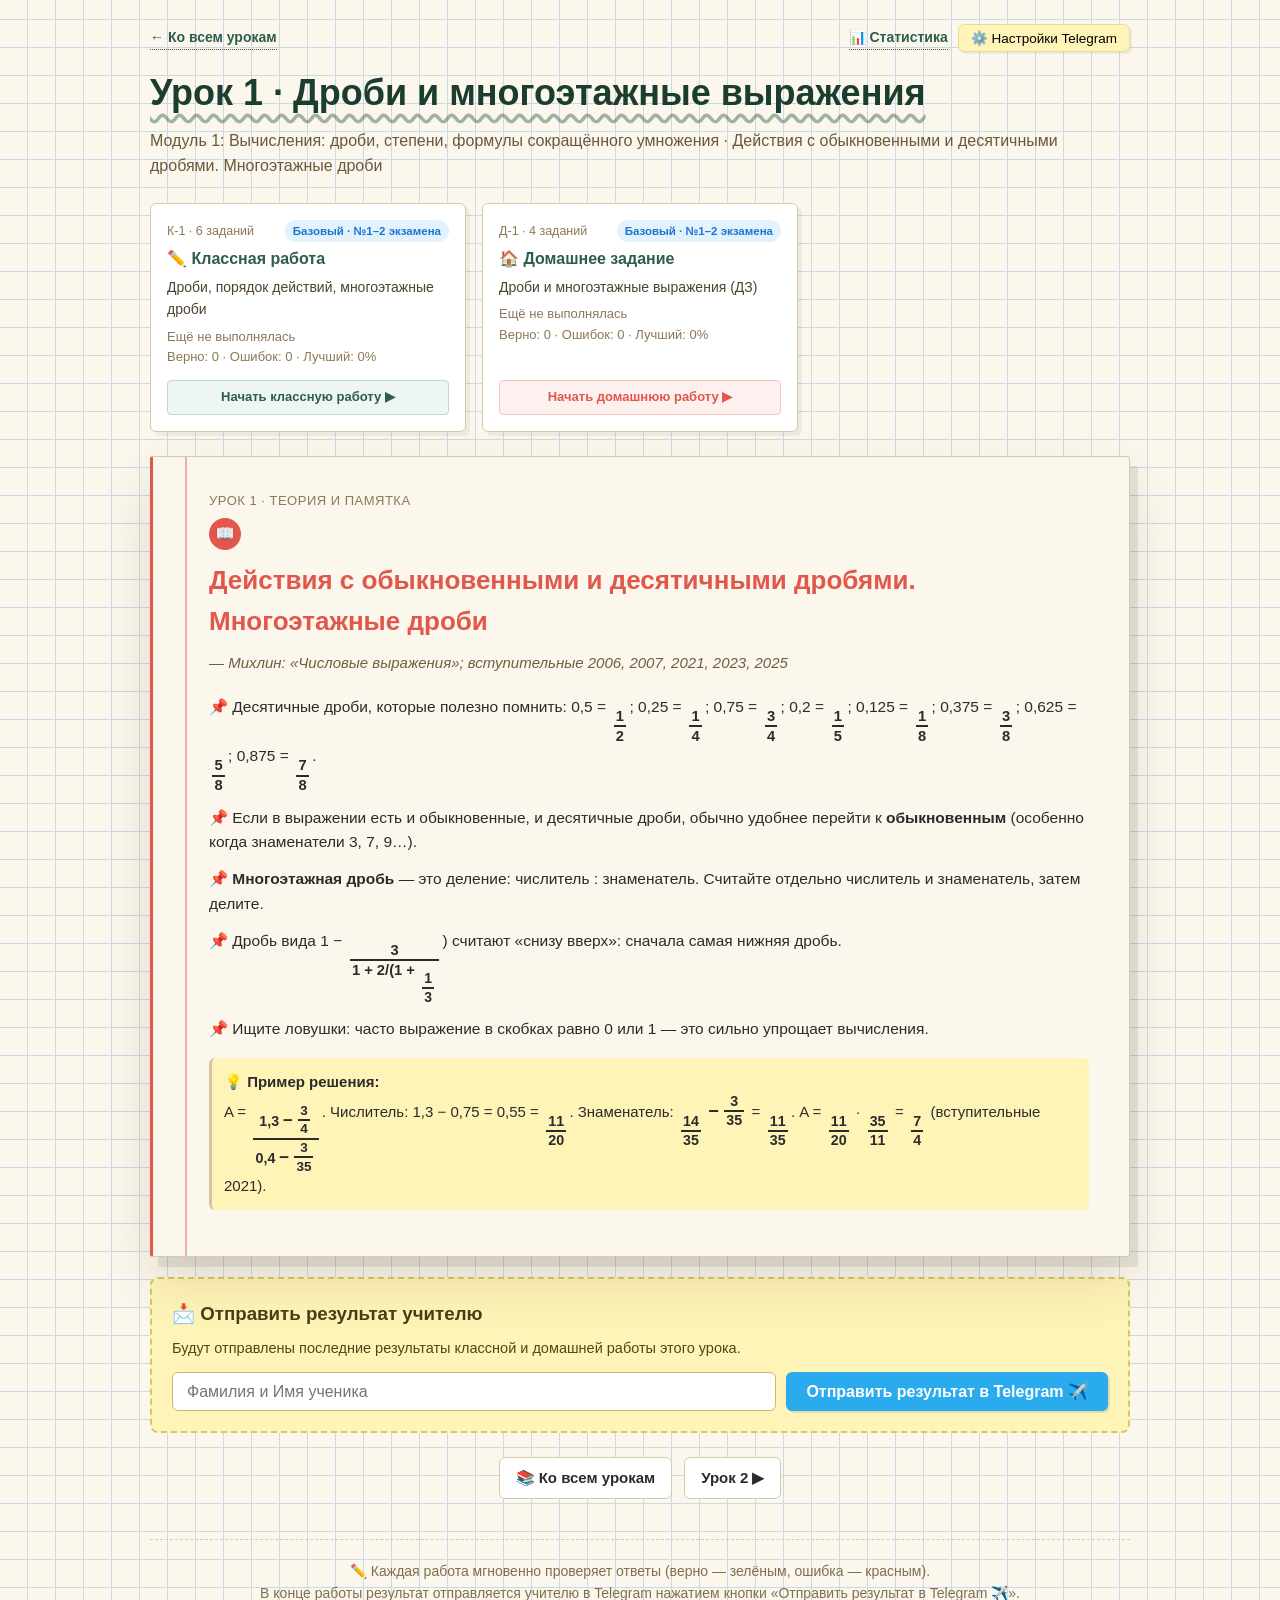
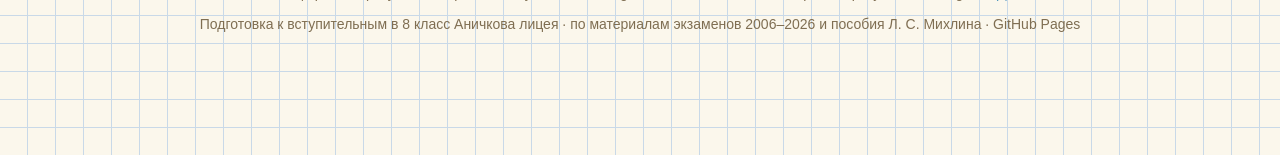
==== lesson.html @ 53fc3e76 "Тренажёр «Поступление в 8 класс Аничкова лицея»: 12 модулей, 30 уроков, 322 задания (алгебра + геоме" ====
<!DOCTYPE html>
<html lang="ru">
<head>
  <meta charset="UTF-8">
  <meta name="viewport" content="width=device-width, initial-scale=1.0">
  <title>Урок · Аничков лицей · 8 класс</title>
  <link rel="stylesheet" href="css/design-tokens.css">
  <link rel="stylesheet" href="css/styles.css">
  <link rel="icon" href="data:image/svg+xml,<svg xmlns='http://www.w3.org/2000/svg' viewBox='0 0 100 100'><text y='.9em' font-size='90'>📖</text></svg>">
</head>
<body data-page="lesson">

  <div class="container">
    <header class="site-header">
      <div class="top-bar">
        <a href="index.html">← Ко всем урокам</a>
        <div style="display:flex; gap:10px; align-items:center;">
          <a href="stats.html" class="stats-link" title="Статистика">📊 <span class="stats-link-text">Статистика</span></a>
          <button class="btn-settings" onclick="openTelegramSettingsModal()">⚙️ Настройки Telegram</button>
        </div>
      </div>
      <h1 class="main-title" id="lessonTitle">Урок</h1>
      <p class="subtitle" id="lessonTopic"></p>
    </header>

    <main>
      <!-- Классная работа + Домашнее задание -->
      <div class="lesson-grid" id="lessonWorks" style="margin-bottom:24px;"></div>

      <!-- Теория урока на «тетрадном листе» -->
      <div class="slide active" id="lessonTheory"></div>

      <!-- Отправка результатов урока -->
      <div class="send-box">
        <h3>📩 Отправить результат учителю</h3>
        <p style="font-size:14.5px; color:#52441a;">
          Будут отправлены последние результаты классной и домашней работы этого урока.
        </p>
        <div class="send-inputs">
          <input type="text" class="student-name-input" id="lessonStudentName" placeholder="Фамилия и Имя ученика" />
          <button class="btn-send-tg" id="lessonSendBtn">Отправить результат в Telegram ✈️</button>
        </div>
        <div class="send-status-msg" id="lessonStatusMsg"></div>
      </div>

      <div id="lessonNav" style="display:flex; gap:12px; justify-content:center; flex-wrap:wrap;"></div>
    </main>

    <footer style="margin-top: 40px; text-align: center; font-size: 14px; color: #7f6e52; border-top: 1px dashed #d8c9a8; padding-top: 20px;">
      <p>✏️ Каждая работа мгновенно проверяет ответы (верно — зелёным, ошибка — красным).</p>
      <p>В конце работы результат отправляется учителю в Telegram нажатием кнопки «Отправить результат в Telegram ✈️».</p>
      <p style="margin-top:8px;">Подготовка к вступительным в 8 класс Аничкова лицея · по материалам экзаменов 2006–2026 и пособия Л. С. Михлина · GitHub Pages</p>
    </footer>
  </div>

  <!-- Модальное окно: Памятка / Теория -->
  <div class="modal-overlay" id="theoryModal" onclick="if(event.target === this) closeTheoryModal()">
    <div class="modal-box">
      <button class="modal-close" onclick="closeTheoryModal()">×</button>
      <div id="theoryContent"></div>
    </div>
  </div>

  <!-- Модальное окно: Настройки Telegram -->
  <div class="modal-overlay" id="settingsModal" onclick="if(event.target === this) closeTelegramSettingsModal()">
    <div class="modal-box">
      <button class="modal-close" onclick="closeTelegramSettingsModal()">×</button>
      <h3 class="modal-title">⚙️ Настройки Telegram для учителя</h3>

      <p style="font-size:15px; margin-bottom:14px; color:#4a3f2b;">
        Результаты отправляются через бот
        <a href="https://t.me/ZVEROKZVEROKBOT" target="_blank" rel="noopener" style="color:var(--chalk); font-weight:bold;">@ZVEROKZVEROKBOT</a>.
      </p>

      <div style="background:#fff; border:1px solid #d4c4a4; padding:14px; border-radius:6px; margin-bottom:16px; font-size:14px;">
        <b>Как учителю получать отчёты учеников:</b><br>
        1. Откройте Telegram и напишите боту <a href="https://t.me/ZVEROKZVEROKBOT" target="_blank" rel="noopener" style="color:var(--chalk); font-weight:bold;">@ZVEROKZVEROKBOT</a> команду <code>/start</code>.<br>
        2. Узнайте свой числовой <b>Chat ID</b> (например, написав боту <code>@userinfobot</code>).<br>
        3. Введите ваш <b>Chat ID</b> в поле ниже и нажмите «Проверить связь 🔔».
      </div>

      <div style="display:flex; flex-direction:column; gap:10px;">
        <label for="settingChatId" style="font-weight:bold; font-size:15px;">Ваш Telegram Chat ID (или ID группы):</label>
        <input type="text" id="settingChatId" class="student-name-input" placeholder="Например: 123456789" style="font-size:16px;">

        <div style="display:flex; gap:10px; flex-wrap:wrap; margin-top:8px;">
          <button class="btn-hero" onclick="saveTelegramSettings()" style="padding:8px 18px; font-size:14.5px;">Сохранить в браузере 💾</button>
          <button class="btn-send-tg" onclick="testTelegramPing()" style="padding:8px 18px; font-size:14.5px;">Проверить связь 🔔</button>
        </div>
        <div class="send-status-msg" id="settingStatusMsg"></div>
      </div>
    </div>
  </div>

  <script src="js/config.js"></script>
  <script src="js/tasks.js"></script>
  <script src="js/checker.js"></script>
  <script src="js/telegram.js"></script>
  <script src="js/app.js"></script>
</body>
</html>
---- css/design-tokens.css ----
/* ============================================================
 * DESIGN-TOKENS.CSS — токены дизайна, перенесённые 1:1 из эталона
 * https://github.com/BaikovaAlina/math6-trenazhor (style.css, :root)
 * Стиль: «тетрадь в клетку», красные поля, меловая доска, стикеры.
 * ВНИМАНИЕ: значения не менять — визуальная система должна совпадать с эталоном.
 * ============================================================ */

:root {
  /* ---------- Палитра (исходные переменные эталона) ---------- */
  --paper: #FBF7EC;        /* фон: тёплая тетрадная бумага */
  --grid: #C9D9E8;         /* линии тетрадной клетки (шаг 28px) */
  --red: #E2574C;          /* красные поля, акцент «домашняя», бейджи номеров */
  --red-hover: #cf3b30;
  --pencil: #2B2B2B;       /* основной текст (грифель) */
  --chalk: #2E5D4B;        /* меловая доска: основной акцент, кнопки действия */
  --chalk-dark: #1b3d30;   /* заголовки */
  --chalk-light: #43836b;  /* hover основных кнопок */
  --sticky: #FFF4B8;       /* жёлтый стикер (подсказки, настройки, отправка) */
  --sticky-border: #E8DC96;
  --green: #1F7A4D;        /* состояние correct */
  --green-light: #e6f7ee;
  --bad: #C2402F;          /* состояние incorrect */
  --bad-light: #fbeae8;
  --border-card: #d8c9a8;  /* границы карточек и кнопок */

  /* ---------- Типографика ---------- */
  --font-hand: "Segoe Print", "Comic Sans MS", "Chalkboard SE", "Segoe UI", cursive, sans-serif;
  --font-main: -apple-system, BlinkMacSystemFont, "Segoe UI", Roboto, Helvetica, Arial, sans-serif;

  /* ---------- Задокументированные значения эталона (справочно) ----------
   * Цвета текста второго плана:  #7c6a4b (top-bar), #6a583d (subtitle), #8c7857 (meta),
   *                              #705e41 (task-sub), #8a7a5c (crumb), #726042 (counter)
   * Бейджи уровней:  base #e3f2fd/#1976d2 · adv #f3e5f5/#7b1fa2 · oly #fff3e0/#e65100
   * Кнопки уроков:   К #edf6f2/#bcdbc9 · Д #fdf1f0/#f5c4c0 · теория = sticky
   * Telegram:        #2AABEE (hover #229ed9)
   * Размеры шрифта:  h1 clamp(24px,4vw,36px) · task-heading clamp(20px,3.2vw,26px)
   *                  module 20px · card h4 16px · task-row 17px · input 18px · body lh 1.6
   */
  --radius-xs: 3px;        /* .slide */
  --radius-sm: 4px;        /* .btn-lesson, .task-row, .hint-box */
  --radius-md: 6px;        /* .lesson-card, кнопки, поля */
  --radius-lg: 8px;        /* .hero-banner, .modal-box, .send-box */
  --radius-xl: 12px;       /* .score-box, .badge */
  --radius-pill: 20px;     /* .filter-btn, .grade-badge */

  --shadow-card: 4px 4px 0 rgba(0,0,0,0.05);
  --shadow-card-hover: 5px 6px 0 rgba(0,0,0,0.09);
  --shadow-hero: 6px 6px 0 rgba(46, 93, 75, 0.15);
  --shadow-btn: 3px 3px 0 rgba(0,0,0,0.15);
  --shadow-slide: 8px 10px 0 rgba(0,0,0,.08), 0 24px 50px rgba(90,70,30,.15);

  --container-width: 980px;   /* .container */
  --footer-width: 960px;      /* .footer-content */
  --grid-step: 28px;          /* клетка тетради */
  /* Брейкпоинт мобильной вёрстки: max-width 640px */
}
---- css/styles.css ----
/* ============================================================
 * STYLES.CSS — ТРЕНАЖЁР «АНИЧКОВ ЛИЦЕЙ · 8 КЛАСС» (стили эталона 1:1)
 * Тетрадь в клетку, красные поля, меловая доска, стикеры
 * Полная адаптивность (мобильные, планшеты, десктоп)
 * ============================================================ */

/* Переменные вынесены в css/design-tokens.css */

* {
  box-sizing: border-box;
  margin: 0;
  padding: 0;
}

html {
  scroll-behavior: smooth;
}

body {
  font-family: var(--font-hand);
  color: var(--pencil);
  background-color: var(--paper);
  background-image:
    repeating-linear-gradient(0deg, transparent 0 27px, var(--grid) 27px 28px),
    repeating-linear-gradient(90deg, transparent 0 27px, var(--grid) 27px 28px);
  min-height: 100vh;
  padding: 24px 14px 120px;
  line-height: 1.6;
}

/* Ограничитель ширины */
.container {
  max-width: 980px;
  margin: 0 auto;
  position: relative;
}

/* ==================== ВЕРХНЯЯ ШАПКА ==================== */
.site-header {
  margin-bottom: 24px;
}

.top-bar {
  display: flex;
  justify-content: space-between;
  align-items: center;
  flex-wrap: wrap;
  gap: 12px;
  margin-bottom: 12px;
  font-size: 14px;
  color: #7c6a4b;
}

.top-bar a {
  color: var(--chalk);
  text-decoration: none;
  font-weight: bold;
  border-bottom: 1.5px dotted var(--chalk);
  transition: color 0.2s;
}

.top-bar a:hover {
  color: var(--red);
  border-color: var(--red);
}

.btn-settings {
  background: var(--sticky);
  border: 1px solid var(--sticky-border);
  border-radius: 6px;
  padding: 5px 12px;
  font-family: var(--font-hand);
  font-size: 13.5px;
  cursor: pointer;
  box-shadow: 2px 2px 0 rgba(0,0,0,0.06);
  transition: transform 0.15s, background-color 0.2s;
}

.btn-settings:hover {
  background: #fae89b;
  transform: translateY(-1px);
}

.main-title {
  font-size: clamp(24px, 4vw, 36px);
  color: var(--chalk-dark);
  text-decoration: underline;
  text-decoration-style: wavy;
  text-decoration-color: rgba(46, 93, 75, 0.45);
  text-underline-offset: 8px;
  margin-bottom: 6px;
}

.subtitle {
  font-size: 16px;
  color: #6a583d;
  margin-bottom: 18px;
}

/* ==================== БАННЕР ТРЕНАЖЁРА ==================== */
.hero-banner {
  background: #ffffff;
  border: 2px solid var(--chalk);
  border-radius: 8px;
  padding: 20px 24px;
  margin-bottom: 28px;
  box-shadow: 6px 6px 0 rgba(46, 93, 75, 0.15);
  display: flex;
  justify-content: space-between;
  align-items: center;
  flex-wrap: wrap;
  gap: 16px;
}

.hero-banner h3 {
  color: var(--chalk);
  font-size: 20px;
  margin-bottom: 4px;
}

.hero-banner p {
  font-size: 14.5px;
  color: #4f422e;
}

.btn-hero {
  display: inline-block;
  background: var(--chalk);
  color: #ffffff !important;
  text-decoration: none !important;
  padding: 10px 22px;
  border-radius: 6px;
  font-size: 16px;
  font-weight: bold;
  box-shadow: 3px 3px 0 rgba(0,0,0,0.15);
  transition: background-color 0.2s, transform 0.15s;
}

.btn-hero:hover {
  background: var(--chalk-light);
  transform: translateY(-2px);
}

/* ==================== ФИЛЬТРЫ ТЕМ ==================== */
.filter-bar {
  display: flex;
  gap: 8px;
  flex-wrap: wrap;
  margin-bottom: 22px;
}

.filter-btn {
  background: var(--paper);
  border: 1.5px solid var(--border-card);
  border-radius: 20px;
  padding: 6px 16px;
  font-family: var(--font-hand);
  font-size: 14px;
  color: var(--pencil);
  cursor: pointer;
  transition: all 0.2s;
}

.filter-btn:hover {
  border-color: var(--red);
  background: #fff;
}

.filter-btn.active {
  background: var(--red);
  color: #fff;
  border-color: var(--red);
  box-shadow: 2px 2px 0 rgba(0,0,0,0.1);
}

/* ==================== МОДУЛИ И УРОКИ ==================== */
.module-block {
  margin-bottom: 30px;
}

.module-header {
  display: flex;
  align-items: center;
  gap: 12px;
  margin-bottom: 14px;
  padding-bottom: 6px;
  border-bottom: 2px dashed rgba(226, 87, 76, 0.4);
}

.module-num {
  background: var(--red);
  color: #fff;
  border-radius: 50%;
  width: 32px;
  height: 32px;
  display: flex;
  align-items: center;
  justify-content: center;
  font-weight: bold;
  font-size: 15px;
  flex-shrink: 0;
}

.module-title {
  font-size: 20px;
  color: var(--chalk-dark);
}

.lesson-grid {
  display: grid;
  grid-template-columns: repeat(auto-fill, minmax(290px, 1fr));
  gap: 16px;
}

.lesson-card {
  background: #ffffff;
  border: 1px solid var(--border-card);
  border-radius: 6px;
  padding: 16px;
  box-shadow: 4px 4px 0 rgba(0,0,0,0.05);
  display: flex;
  flex-direction: column;
  justify-content: space-between;
  transition: transform 0.15s, box-shadow 0.2s;
}

.lesson-card:hover {
  transform: translateY(-2px);
  box-shadow: 5px 6px 0 rgba(0,0,0,0.09);
}

.lesson-top {
  margin-bottom: 12px;
}

.lesson-meta {
  display: flex;
  justify-content: space-between;
  align-items: center;
  margin-bottom: 6px;
  font-size: 12.5px;
  color: #8c7857;
}

.badge {
  display: inline-block;
  padding: 2px 8px;
  border-radius: 12px;
  font-size: 11.5px;
  font-weight: bold;
}

.badge-base { background: #e3f2fd; color: #1976d2; }
.badge-adv { background: #f3e5f5; color: #7b1fa2; }
.badge-oly { background: #fff3e0; color: #e65100; }

.lesson-card h4 {
  font-size: 16px;
  color: var(--chalk);
  line-height: 1.35;
}

.lesson-actions {
  display: flex;
  gap: 6px;
  flex-wrap: wrap;
}

.btn-lesson {
  flex: 1;
  text-align: center;
  padding: 6px 8px;
  border-radius: 4px;
  font-size: 13px;
  font-weight: bold;
  text-decoration: none;
  cursor: pointer;
  border: 1.5px solid transparent;
  transition: all 0.15s;
}

.btn-cw {
  background: #edf6f2;
  color: var(--chalk);
  border-color: #bcdbc9;
}
.btn-cw:hover {
  background: var(--chalk);
  color: #fff;
}

.btn-hw {
  background: #fdf1f0;
  color: var(--red);
  border-color: #f5c4c0;
}
.btn-hw:hover {
  background: var(--red);
  color: #fff;
}

.btn-theory {
  flex: 0 0 auto;
  background: var(--sticky);
  color: #5c4a18;
  border-color: var(--sticky-border);
  padding: 6px 10px;
}
.btn-theory:hover {
  background: #f7e792;
}

/* ==================== ТРЕНАЖЁР: СТРАНИЦА-ТЕТРАДЬ ==================== */
.slide {
  position: relative;
  background: var(--paper);
  border-left: 3px solid var(--red);
  border-right: 1px solid var(--border-card);
  border-top: 1px solid var(--border-card);
  border-bottom: 1px solid var(--border-card);
  box-shadow: 8px 10px 0 rgba(0,0,0,.08), 0 24px 50px rgba(90,70,30,.15);
  padding: 34px 40px 46px 56px;
  min-height: 580px;
  overflow: hidden;
  margin-bottom: 20px;
  border-radius: 3px;
}

.slide:not(.active) {
  display: none;
}

.slide.active {
  display: block;
  animation: slidein 0.35s ease;
}

@keyframes slidein {
  from { opacity: 0; transform: translateX(24px); }
  to { opacity: 1; transform: none; }
}

.margin-line {
  position: absolute;
  top: 0;
  bottom: 0;
  left: 32px;
  width: 2px;
  background: rgba(226, 87, 76, 0.45);
}

.crumb {
  font-size: 13px;
  color: #8a7a5c;
  letter-spacing: 0.5px;
  text-transform: uppercase;
  margin-bottom: 6px;
}

.task-heading {
  font-size: clamp(20px, 3.2vw, 26px);
  color: var(--red);
  margin-bottom: 8px;
  display: flex;
  align-items: center;
  gap: 10px;
  flex-wrap: wrap;
}

.task-num-badge {
  background: var(--red);
  color: #fff;
  border-radius: 50%;
  width: 32px;
  height: 32px;
  display: inline-flex;
  align-items: center;
  justify-content: center;
  font-size: 16px;
}

.task-sub {
  font-size: 15px;
  color: #705e41;
  margin-bottom: 20px;
  font-style: italic;
}

/* Список вопросов на слайде */
.task-row {
  background: rgba(255, 255, 255, 0.65);
  border-left: 3px solid #d4c4a4;
  border-radius: 4px;
  padding: 14px 18px;
  margin-bottom: 16px;
  line-height: 1.8;
  font-size: 17px;
}

.task-row.highlight {
  border-left-color: var(--chalk);
  background: #ffffff;
}

.task-text {
  margin-bottom: 8px;
  font-weight: 500;
}

.task-expression {
  display: flex;
  align-items: center;
  gap: 8px;
  flex-wrap: wrap;
  font-size: 18px;
}

/* Поля ввода ответа */
.math-input {
  border: none;
  border-bottom: 2px solid var(--red);
  background: #fff;
  padding: 4px 10px;
  font-family: var(--font-hand);
  font-size: 18px;
  color: var(--pencil);
  min-width: 90px;
  max-width: 220px;
  text-align: center;
  border-radius: 4px 4px 0 0;
  transition: all 0.2s;
}

.math-input:focus {
  outline: none;
  background: #fffde6;
  border-bottom-color: var(--chalk);
  box-shadow: 0 2px 4px rgba(0,0,0,0.1);
}

.math-input.correct {
  background-color: var(--green-light) !important;
  border-color: var(--green) !important;
  color: var(--green) !important;
  font-weight: bold;
}

.math-input.incorrect {
  background-color: var(--bad-light) !important;
  border-color: var(--bad) !important;
  color: var(--bad) !important;
  animation: shake 0.3s;
}

@keyframes shake {
  0%, 100% { transform: translateX(0); }
  25% { transform: translateX(-4px); }
  75% { transform: translateX(4px); }
}

/* Подсказки к заданию */
.hint-box {
  background: var(--sticky);
  border-left: 4px solid #e2cb5a;
  padding: 10px 14px;
  border-radius: 4px;
  margin-top: 14px;
  font-size: 14.5px;
  color: #5c4e1a;
  display: flex;
  align-items: center;
  gap: 8px;
}

/* ==================== НИЖНЯЯ ПАНЕЛЬ НАВИГАЦИИ ==================== */
.sticky-footer {
  position: fixed;
  bottom: 0;
  left: 0;
  right: 0;
  background: rgba(251, 247, 236, 0.95);
  backdrop-filter: blur(8px);
  border-top: 2px solid var(--border-card);
  padding: 12px 16px;
  z-index: 100;
  box-shadow: 0 -4px 15px rgba(0,0,0,0.08);
}

.footer-content {
  max-width: 960px;
  margin: 0 auto;
  display: flex;
  justify-content: space-between;
  align-items: center;
  gap: 12px;
  flex-wrap: wrap;
}

.nav-group {
  display: flex;
  align-items: center;
  gap: 10px;
}

.btn-nav {
  background: #ffffff;
  border: 1.5px solid var(--border-card);
  border-radius: 6px;
  padding: 8px 16px;
  font-family: var(--font-hand);
  font-size: 15px;
  font-weight: bold;
  cursor: pointer;
  color: var(--pencil);
  transition: all 0.15s;
}

.btn-nav:hover:not(:disabled) {
  border-color: var(--chalk);
  background: #f7faf8;
}

.btn-nav:disabled {
  opacity: 0.45;
  cursor: not-allowed;
}

.btn-check {
  background: var(--chalk);
  color: #ffffff;
  border: 1.5px solid var(--chalk);
}

.btn-check:hover:not(:disabled) {
  background: var(--chalk-light);
  border-color: var(--chalk-light);
}

.slide-counter {
  font-size: 15px;
  font-weight: bold;
  color: #726042;
}

/* ==================== ИТОГОВЫЙ СЛАЙД (РЕЗУЛЬТАТЫ) ==================== */
.results-header {
  text-align: center;
  margin-bottom: 24px;
}

.score-box {
  display: inline-block;
  background: #ffffff;
  border: 3px solid var(--chalk);
  border-radius: 12px;
  padding: 16px 36px;
  box-shadow: 4px 6px 0 rgba(46, 93, 75, 0.15);
  margin-top: 10px;
}

.score-points {
  font-size: 38px;
  font-weight: bold;
  color: var(--chalk);
}

.score-percent {
  font-size: 18px;
  color: #6a5a3f;
}

.grade-badge {
  display: inline-block;
  margin-top: 6px;
  font-size: 20px;
  font-weight: bold;
  padding: 4px 16px;
  border-radius: 20px;
}

.grade-5 { background: #d4edda; color: #155724; }
.grade-4 { background: #cce5ff; color: #004085; }
.grade-3 { background: #fff3cd; color: #856404; }
.grade-2 { background: #f8d7da; color: #721c24; }

/* Таблица разбора ответов */
.review-table {
  width: 100%;
  border-collapse: collapse;
  margin-bottom: 24px;
  background: #fff;
  border-radius: 6px;
  overflow: hidden;
  box-shadow: 2px 2px 0 rgba(0,0,0,0.05);
}

.review-table th, .review-table td {
  padding: 10px 14px;
  text-align: left;
  border-bottom: 1px solid #ebdcc5;
  font-size: 15px;
}

.review-table th {
  background: #f2e9d2;
  color: #554425;
}

.status-tag {
  display: inline-block;
  padding: 2px 8px;
  border-radius: 10px;
  font-size: 13px;
  font-weight: bold;
}

.status-ok { background: var(--green-light); color: var(--green); }
.status-bad { background: var(--bad-light); color: var(--bad); }

/* Блок отправки учителю */
.send-box {
  background: var(--sticky);
  border: 2px dashed #d6c572;
  border-radius: 8px;
  padding: 20px;
  margin-bottom: 24px;
}

.send-box h3 {
  color: #4a3e14;
  margin-bottom: 8px;
}

.send-inputs {
  display: flex;
  gap: 10px;
  flex-wrap: wrap;
  margin-top: 12px;
}

.student-name-input {
  flex: 1;
  min-width: 200px;
  padding: 8px 14px;
  font-family: var(--font-hand);
  font-size: 16px;
  border: 1.5px solid #cbba67;
  border-radius: 6px;
  background: #ffffff;
}

.btn-send-tg {
  background: #2AABEE;
  color: #ffffff;
  border: none;
  border-radius: 6px;
  padding: 10px 20px;
  font-family: var(--font-hand);
  font-size: 16px;
  font-weight: bold;
  cursor: pointer;
  transition: background-color 0.2s, transform 0.15s;
  box-shadow: 2px 2px 0 rgba(0,0,0,0.1);
}

.btn-send-tg:hover {
  background: #229ed9;
  transform: translateY(-1px);
}

.btn-download-report {
  background: #ffffff;
  color: var(--pencil);
  border: 1.5px solid #d4c4a4;
  border-radius: 6px;
  padding: 10px 18px;
  font-family: var(--font-hand);
  font-size: 15px;
  cursor: pointer;
  transition: all 0.2s;
}

.btn-download-report:hover {
  border-color: var(--chalk);
  background: #faf7ef;
}

.send-status-msg {
  margin-top: 12px;
  font-size: 14.5px;
  font-weight: 500;
  padding: 8px 12px;
  border-radius: 4px;
  display: none;
}

.send-status-msg.ok {
  display: block;
  background: var(--green-light);
  color: var(--green);
  border: 1px solid var(--green);
}

.send-status-msg.err {
  display: block;
  background: var(--bad-light);
  color: var(--bad);
  border: 1px solid var(--bad);
}

.send-status-msg.wait {
  display: block;
  background: #eef4fb;
  color: #1976d2;
  border: 1px solid #90caf9;
}

/* ==================== МОДАЛЬНЫЕ ОКНА ==================== */
.modal-overlay {
  position: fixed;
  top: 0;
  left: 0;
  right: 0;
  bottom: 0;
  background: rgba(30, 25, 15, 0.55);
  backdrop-filter: blur(4px);
  display: flex;
  align-items: center;
  justify-content: center;
  padding: 16px;
  z-index: 1000;
  opacity: 0;
  pointer-events: none;
  transition: opacity 0.2s;
}

.modal-overlay.open {
  opacity: 1;
  pointer-events: auto;
}

.modal-box {
  background: var(--paper);
  border-left: 4px solid var(--red);
  border-right: 1px solid var(--border-card);
  border-top: 1px solid var(--border-card);
  border-bottom: 1px solid var(--border-card);
  border-radius: 8px;
  padding: 28px;
  max-width: 680px;
  width: 100%;
  max-height: 85vh;
  overflow-y: auto;
  box-shadow: 0 20px 40px rgba(0,0,0,0.25);
  position: relative;
}

.modal-close {
  position: absolute;
  top: 14px;
  right: 16px;
  font-size: 24px;
  background: none;
  border: none;
  cursor: pointer;
  color: #8c7857;
  transition: color 0.2s;
}

.modal-close:hover {
  color: var(--bad);
}

.modal-title {
  font-size: 22px;
  color: var(--chalk-dark);
  margin-bottom: 14px;
  padding-bottom: 8px;
  border-bottom: 1.5px dashed #d4c4a4;
}

.theory-rule-item {
  margin-bottom: 12px;
  font-size: 15.5px;
  line-height: 1.6;
}

.theory-sample {
  background: var(--sticky);
  padding: 12px;
  border-radius: 6px;
  margin-top: 16px;
  font-size: 15px;
  border-left: 3px solid #d4c4a4;
}

/* ==================== АДАПТИВНОСТЬ ДЛЯ СМАРТФОНОВ ==================== */
/* ==================== ВЕРТИКАЛЬНЫЕ МАТЕМАТИЧЕСКИЕ ДРОБИ ==================== */
.frac {
  display: inline-flex;
  flex-direction: column;
  vertical-align: -0.6em;
  text-align: center;
  padding: 0 0.22em;
  font-size: 0.95em;
  line-height: 1.05;
  font-family: var(--font-hand), "Times New Roman", serif;
  font-weight: bold;
}

.frac > .num {
  display: block;
  padding: 0 0.15em 0.08em;
  border-bottom: 2px solid currentColor;
}

.frac > .den {
  display: block;
  padding: 0.1em 0.15em 0;
}

.mixed-num {
  display: inline-flex;
  align-items: center;
  gap: 0.25em;
  font-size: 1.05em;
  vertical-align: baseline;
}

.neg-frac {
  display: inline-flex;
  align-items: center;
  gap: 0.15em;
  vertical-align: baseline;
}

.neg-frac::before {
  content: "−";
  font-size: 1.2em;
  font-weight: bold;
  line-height: 1;
}

@media (max-width: 640px) {
  body {
    padding: 14px 8px 110px;
  }
  .slide {
    padding: 22px 16px 28px 24px;
    min-height: 500px;
  }
  .margin-line {
    left: 12px;
  }
  .task-row {
    padding: 10px 12px;
    font-size: 15.5px;
  }
  .math-input {
    font-size: 16px;
    min-width: 75px;
  }
  .sticky-footer {
    padding: 8px 10px;
  }
  .btn-nav {
    padding: 6px 12px;
    font-size: 13.5px;
  }
  .footer-content {
    justify-content: center;
  }
}

/* ============================================================
 * НОВЫЕ КОМПОНЕНТЫ (в визуальной системе эталона, без новых цветов)
 * ============================================================ */

/* Заголовок карточки урока как ссылка на страницу урока */
.lesson-card h4 a {
  color: inherit;
  text-decoration: none;
}
.lesson-card h4 a:hover {
  color: var(--red);
}

/* ---------- Выбор варианта ответа (тип choice) ---------- */
.choice-group {
  display: flex;
  gap: 8px;
  flex-wrap: wrap;
  border-radius: 6px;
}

.choice-btn {
  background: #ffffff;
  border: 1.5px solid var(--border-card);
  border-radius: 20px;
  padding: 6px 16px;
  font-family: var(--font-hand);
  font-size: 16px;
  color: var(--pencil);
  cursor: pointer;
  transition: all 0.2s;
}

.choice-btn:hover {
  border-color: var(--red);
}

.choice-btn:focus-visible {
  outline: none;
  border-color: var(--chalk);
  box-shadow: 0 2px 4px rgba(0,0,0,0.1);
}

.choice-btn.selected {
  background: #edf6f2;
  border-color: var(--chalk);
  color: var(--chalk);
  font-weight: bold;
  box-shadow: 2px 2px 0 rgba(0,0,0,0.1);
}

.choice-group.correct .choice-btn.selected {
  background: var(--green-light);
  border-color: var(--green);
  color: var(--green);
}

.choice-group.incorrect .choice-btn.selected {
  background: var(--bad-light);
  border-color: var(--bad);
  color: var(--bad);
}

.choice-group.incorrect {
  animation: shake 0.3s;
}

/* ---------- Перетаскивание точки на клетчатом чертеже (тип point) ---------- */
.geo-board {
  display: inline-flex;
  flex-direction: column;
  gap: 6px;
  border: 1.5px solid var(--border-card);
  border-bottom: 2px solid var(--red);
  border-radius: 6px;
  background: #ffffff;
  padding: 8px;
  max-width: 100%;
  transition: all 0.2s;
}

.geo-board svg {
  display: block;
  width: 100%;
  max-width: 380px;
  height: auto;
  touch-action: none;
  cursor: crosshair;
  user-select: none;
}

.geo-board svg:focus {
  outline: none;
}

.geo-board:focus-within {
  background: #fffde6;
  border-bottom-color: var(--chalk);
}

.geo-board .geo-readout {
  font-size: 14.5px;
  color: #705e41;
  text-align: center;
}

.geo-board.correct {
  background: var(--green-light);
  border-color: var(--green);
}

.geo-board.incorrect {
  background: var(--bad-light);
  border-color: var(--bad);
  animation: shake 0.3s;
}

/* ---------- Пояснение к правильному ответу при ошибке ---------- */
.explain-box {
  background: var(--bad-light);
  border-left: 4px solid var(--bad);
  padding: 8px 14px;
  border-radius: 4px;
  margin-top: 10px;
  font-size: 14.5px;
  color: #5c2a22;
  line-height: 1.6;
}

.explain-box b {
  color: var(--bad);
}

.explain-box:empty {
  display: none;
}

/* ---------- Блок статистики ---------- */
.stats-grid {
  display: grid;
  grid-template-columns: repeat(auto-fill, minmax(200px, 1fr));
  gap: 16px;
  margin-bottom: 24px;
}

.stats-grid .score-box {
  display: block;
  text-align: center;
  margin-top: 0;
  padding: 14px 18px;
}

.stats-grid .score-points {
  font-size: 32px;
}

.table-scroll {
  overflow-x: auto;
}

@media (max-width: 640px) {
  .choice-btn {
    font-size: 15px;
    padding: 5px 12px;
  }
  .review-table th, .review-table td {
    padding: 8px 8px;
    font-size: 13.5px;
  }
}

/* Статичный чертёж к условию (без перетаскивания) */
.geo-board.geo-static {
  display: block;
  margin: 8px 0 4px;
  cursor: default;
}
.geo-board.geo-static { border-bottom: 1.5px solid var(--border-card); width: fit-content; }
.geo-board.geo-static svg { cursor: default; touch-action: auto; max-width: 240px; }

/* Ссылка на статистику: на телефоне — только иконка, чтобы шапка оставалась в одну строку как в эталоне */
@media (max-width: 640px) {
  .stats-link-text { display: none; }
}
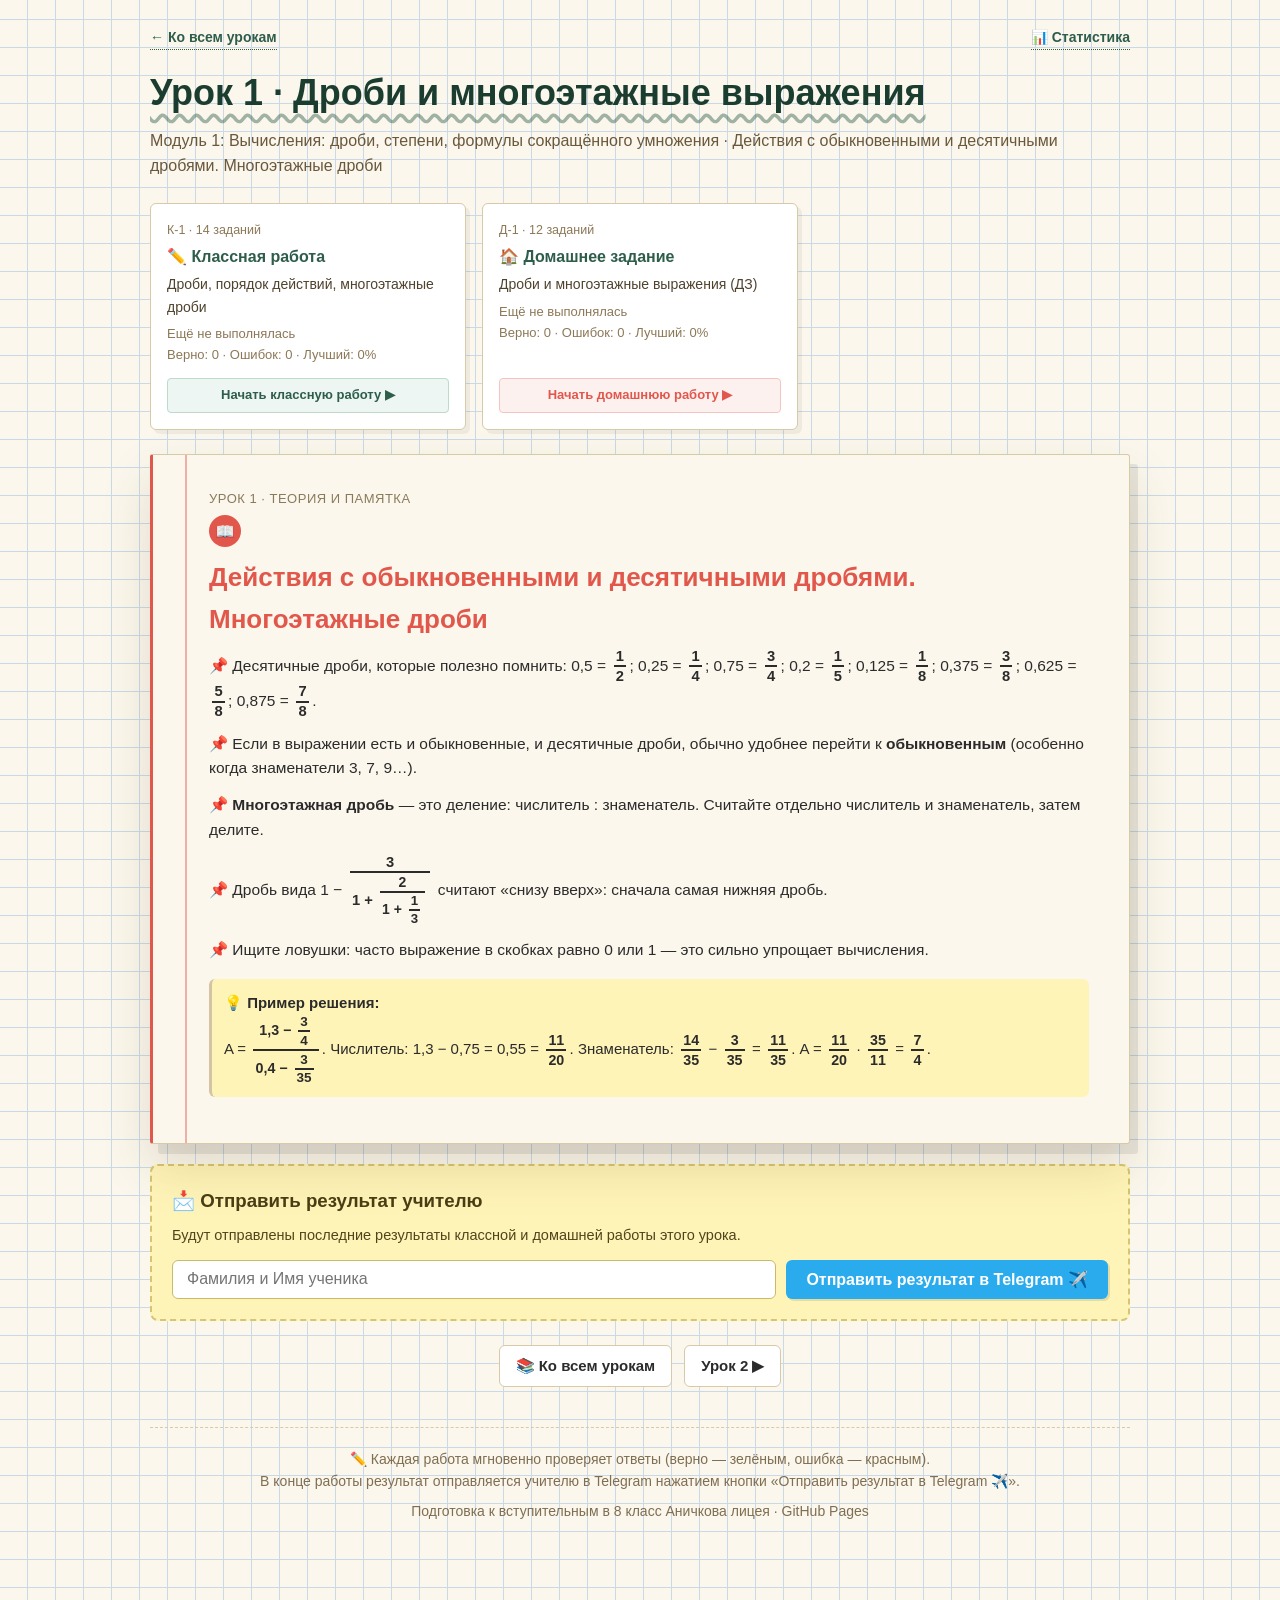
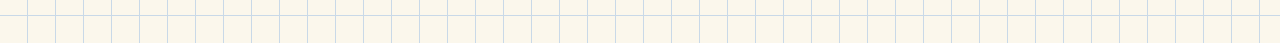
==== commit 78b5b082: "Убраны настройки Telegram, подсказки и источники задач - шапка: удалены кнопка «⚙️ Настройки Telegra" ====
--- a/lesson.html
+++ b/lesson.html
@@ -16,7 +16,6 @@
         <a href="index.html">← Ко всем урокам</a>
         <div style="display:flex; gap:10px; align-items:center;">
           <a href="stats.html" class="stats-link" title="Статистика">📊 <span class="stats-link-text">Статистика</span></a>
-          <button class="btn-settings" onclick="openTelegramSettingsModal()">⚙️ Настройки Telegram</button>
         </div>
       </div>
       <h1 class="main-title" id="lessonTitle">Урок</h1>
@@ -49,7 +48,7 @@
     <footer style="margin-top: 40px; text-align: center; font-size: 14px; color: #7f6e52; border-top: 1px dashed #d8c9a8; padding-top: 20px;">
       <p>✏️ Каждая работа мгновенно проверяет ответы (верно — зелёным, ошибка — красным).</p>
       <p>В конце работы результат отправляется учителю в Telegram нажатием кнопки «Отправить результат в Telegram ✈️».</p>
-      <p style="margin-top:8px;">Подготовка к вступительным в 8 класс Аничкова лицея · по материалам экзаменов 2006–2026 и пособия Л. С. Михлина · GitHub Pages</p>
+      <p style="margin-top:8px;">Подготовка к вступительным в 8 класс Аничкова лицея · GitHub Pages</p>
     </footer>
   </div>
 
@@ -61,37 +60,6 @@
     </div>
   </div>
 
-  <!-- Модальное окно: Настройки Telegram -->
-  <div class="modal-overlay" id="settingsModal" onclick="if(event.target === this) closeTelegramSettingsModal()">
-    <div class="modal-box">
-      <button class="modal-close" onclick="closeTelegramSettingsModal()">×</button>
-      <h3 class="modal-title">⚙️ Настройки Telegram для учителя</h3>
-
-      <p style="font-size:15px; margin-bottom:14px; color:#4a3f2b;">
-        Результаты отправляются через бот
-        <a href="https://t.me/ZVEROKZVEROKBOT" target="_blank" rel="noopener" style="color:var(--chalk); font-weight:bold;">@ZVEROKZVEROKBOT</a>.
-      </p>
-
-      <div style="background:#fff; border:1px solid #d4c4a4; padding:14px; border-radius:6px; margin-bottom:16px; font-size:14px;">
-        <b>Как учителю получать отчёты учеников:</b><br>
-        1. Откройте Telegram и напишите боту <a href="https://t.me/ZVEROKZVEROKBOT" target="_blank" rel="noopener" style="color:var(--chalk); font-weight:bold;">@ZVEROKZVEROKBOT</a> команду <code>/start</code>.<br>
-        2. Узнайте свой числовой <b>Chat ID</b> (например, написав боту <code>@userinfobot</code>).<br>
-        3. Введите ваш <b>Chat ID</b> в поле ниже и нажмите «Проверить связь 🔔».
-      </div>
-
-      <div style="display:flex; flex-direction:column; gap:10px;">
-        <label for="settingChatId" style="font-weight:bold; font-size:15px;">Ваш Telegram Chat ID (или ID группы):</label>
-        <input type="text" id="settingChatId" class="student-name-input" placeholder="Например: 123456789" style="font-size:16px;">
-
-        <div style="display:flex; gap:10px; flex-wrap:wrap; margin-top:8px;">
-          <button class="btn-hero" onclick="saveTelegramSettings()" style="padding:8px 18px; font-size:14.5px;">Сохранить в браузере 💾</button>
-          <button class="btn-send-tg" onclick="testTelegramPing()" style="padding:8px 18px; font-size:14.5px;">Проверить связь 🔔</button>
-        </div>
-        <div class="send-status-msg" id="settingStatusMsg"></div>
-      </div>
-    </div>
-  </div>
-
   <script src="js/config.js"></script>
   <script src="js/tasks.js"></script>
   <script src="js/checker.js"></script>
--- a/css/styles.css
+++ b/css/styles.css
@@ -51,6 +51,12 @@
   color: #7c6a4b;
 }
 
+/* Правая группа шапки: держит прежнюю высоту строки (28px), чтобы после удаления
+   кнопки настроек Telegram заголовок и сетка не сдвинулись ни на 1280, ни на 375 px */
+.top-bar > div:last-child {
+  min-height: 28px;
+}
+
 .top-bar a {
   color: var(--chalk);
   text-decoration: none;
@@ -62,23 +68,6 @@
 .top-bar a:hover {
   color: var(--red);
   border-color: var(--red);
-}
-
-.btn-settings {
-  background: var(--sticky);
-  border: 1px solid var(--sticky-border);
-  border-radius: 6px;
-  padding: 5px 12px;
-  font-family: var(--font-hand);
-  font-size: 13.5px;
-  cursor: pointer;
-  box-shadow: 2px 2px 0 rgba(0,0,0,0.06);
-  transition: transform 0.15s, background-color 0.2s;
-}
-
-.btn-settings:hover {
-  background: #fae89b;
-  transform: translateY(-1px);
 }
 
 .main-title {
@@ -250,8 +239,6 @@
   font-weight: bold;
 }
 
-.badge-base { background: #e3f2fd; color: #1976d2; }
-.badge-adv { background: #f3e5f5; color: #7b1fa2; }
 .badge-oly { background: #fff3e0; color: #e65100; }
 
 .lesson-card h4 {
@@ -458,7 +445,7 @@
   75% { transform: translateX(4px); }
 }
 
-/* Подсказки к заданию */
+/* Жёлтая плашка-сообщение (пустое состояние статистики) */
 .hint-box {
   background: var(--sticky);
   border-left: 4px solid #e2cb5a;
@@ -799,7 +786,7 @@
 .frac {
   display: inline-flex;
   flex-direction: column;
-  vertical-align: -0.6em;
+  vertical-align: middle; /* черта дроби на уровне знаков «+ − = ·» — дроби не «съезжают» */
   text-align: center;
   padding: 0 0.22em;
   font-size: 0.95em;
@@ -1056,3 +1043,29 @@
 @media (max-width: 640px) {
   .stats-link-text { display: none; }
 }
+
+/* Пробники: описание на карточке, таймер, зафиксированные ответы */
+.mock-desc {
+  font-size: 13px;
+  color: #6b5a3e;
+  margin-top: 6px;
+  line-height: 1.45;
+}
+.mock-timer {
+  display: inline-block;
+  margin-left: 10px;
+  padding: 6px 12px;
+  background: var(--sticky);
+  border: 1px solid var(--sticky-border);
+  border-radius: var(--radius-md);
+  font-weight: bold;
+  font-variant-numeric: tabular-nums;
+  color: var(--chalk-dark);
+  box-shadow: var(--shadow-card);
+}
+.mock-timer.warn {
+  background: var(--bad-light);
+  border-color: var(--bad);
+  color: var(--bad);
+}
+.mock-finished svg[data-geo] { pointer-events: none; }
